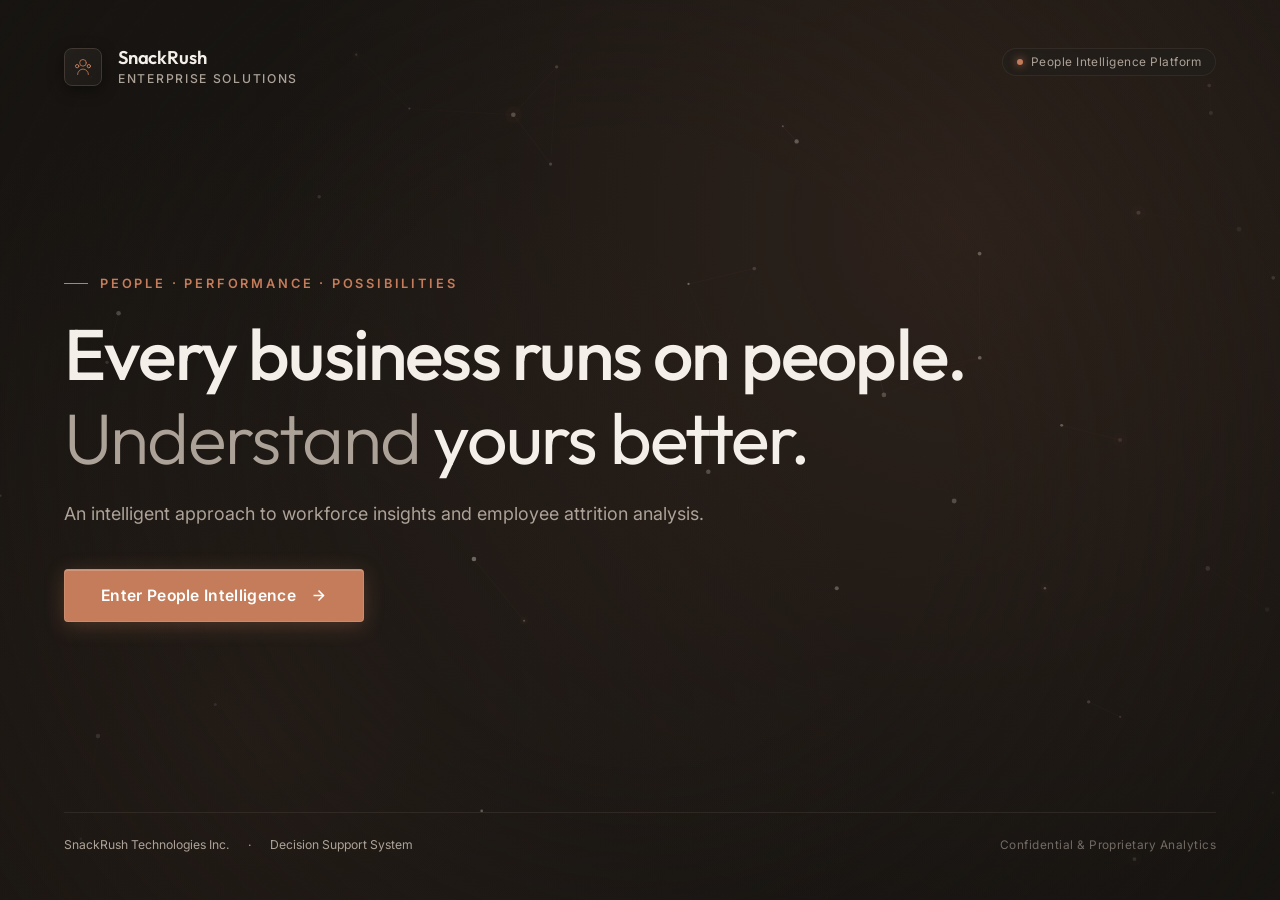
==== static/landing.html @ 86fb81a3 "feat(platform): enhance Attrition Lens UI, sidebar navigation, landing page, and documentation" ====
<!DOCTYPE html>
<html lang="en">
<head>
  <meta charset="UTF-8">
  <meta name="viewport" content="width=device-width, initial-scale=1.0">
  <title>SnackRush Enterprise Solutions | People Intelligence</title>
  <meta name="description" content="An intelligent approach to workforce insights and employee attrition analysis. SnackRush Enterprise Solutions.">
  <link rel="stylesheet" href="/static/css/landing.css">
</head>
<body>

  <!-- Abstract Intelligence Network Canvas -->
  <div class="canvas-container" aria-hidden="true">
    <canvas id="network-canvas"></canvas>
    <div class="ambient-lighting"></div>
  </div>

  <!-- Main Shell Composition -->
  <div class="landing-shell">

    <!-- Top-Left Brand Wordmark -->
    <header class="landing-header">
      <a href="/" class="brand-wordmark" aria-label="SnackRush Enterprise Solutions Home">
        <div class="brand-icon">
          <svg viewBox="0 0 24 24" fill="none" stroke="currentColor" stroke-linecap="round" stroke-linejoin="round">
            <circle cx="12" cy="7" r="4"></circle>
            <path d="M5.5 21a6.5 6.5 0 0 1 13 0"></path>
            <circle cx="19" cy="11" r="2" stroke-width="1.2"></circle>
            <circle cx="5" cy="11" r="2" stroke-width="1.2"></circle>
          </svg>
        </div>
        <div class="brand-text-block">
          <span class="brand-primary-name">SnackRush</span>
          <span class="brand-sub-name">Enterprise Solutions</span>
        </div>
      </a>

      <div class="header-tag">
        <span class="tag-dot"></span>
        <span>People Intelligence Platform</span>
      </div>
    </header>

    <!-- Main Editorial Hero Section -->
    <main class="hero-composition">
      <div class="hero-eyebrow">
        PEOPLE · PERFORMANCE · POSSIBILITIES
      </div>

      <div class="headline-group">
        <h1 class="headline-primary">Every business runs on people.</h1>
        <h2 class="headline-secondary">Understand <em>yours better.</em></h2>
      </div>

      <p class="hero-supporting">
        An intelligent approach to workforce insights and employee attrition analysis.
      </p>

      <div class="cta-wrapper">
        <a href="/app" class="btn-enter" id="cta-enter-platform">
          <span>Enter People Intelligence</span>
          <svg viewBox="0 0 24 24" fill="none" stroke="currentColor">
            <line x1="5" y1="12" x2="19" y2="12"></line>
            <polyline points="12 5 19 12 12 19"></polyline>
          </svg>
        </a>
      </div>
    </main>

    <!-- Refined Minimal Footer Row -->
    <footer class="landing-footer">
      <div class="footer-left-meta">
        <span>SnackRush Technologies Inc.</span>
        <span>·</span>
        <span>Decision Support System</span>
      </div>
      <div class="footer-right-meta">
        <span>Confidential & Proprietary Analytics</span>
      </div>
    </footer>

  </div>

  <!-- Gentle Network Canvas Script -->
  <script>
    (function () {
      if (window.matchMedia('(prefers-reduced-motion: reduce)').matches) {
        return;
      }

      const canvas = document.getElementById('network-canvas');
      if (!canvas) return;
      const ctx = canvas.getContext('2d');
      let width, height;
      let animationFrameId;
      let isVisible = true;

      // Particle parameters (understated, cinematic)
      const NODE_COUNT = 42;
      const MAX_DISTANCE = 170;
      const nodes = [];

      function resize() {
        width = canvas.width = window.innerWidth;
        height = canvas.height = window.innerHeight;
      }

      function initNodes() {
        nodes.length = 0;
        for (let i = 0; i < NODE_COUNT; i++) {
          nodes.push({
            x: Math.random() * width,
            y: Math.random() * height,
            vx: (Math.random() - 0.5) * 0.28,
            vy: (Math.random() - 0.5) * 0.28,
            radius: Math.random() * 1.6 + 0.9,
            colorAlpha: Math.random() * 0.4 + 0.2
          });
        }
      }

      function step() {
        if (!isVisible) return;

        ctx.clearRect(0, 0, width, height);

        // Draw connections
        for (let i = 0; i < nodes.length; i++) {
          const a = nodes[i];

          // Update position gently
          a.x += a.vx;
          a.y += a.vy;

          if (a.x < 0) a.x = width;
          else if (a.x > width) a.x = 0;
          if (a.y < 0) a.y = height;
          else if (a.y > height) a.y = 0;

          for (let j = i + 1; j < nodes.length; j++) {
            const b = nodes[j];
            const dx = a.x - b.x;
            const dy = a.y - b.y;
            const dist = Math.sqrt(dx * dx + dy * dy);

            if (dist < MAX_DISTANCE) {
              const alpha = (1 - dist / MAX_DISTANCE) * 0.16;
              ctx.beginPath();
              ctx.moveTo(a.x, a.y);
              ctx.lineTo(b.x, b.y);
              ctx.strokeStyle = `rgba(196, 124, 90, ${alpha})`;
              ctx.lineWidth = 0.75;
              ctx.stroke();
            }
          }
        }

        // Draw nodes
        for (let i = 0; i < nodes.length; i++) {
          const n = nodes[i];
          ctx.beginPath();
          ctx.arc(n.x, n.y, n.radius, 0, Math.PI * 2);
          ctx.fillStyle = `rgba(245, 240, 232, ${n.colorAlpha})`;
          ctx.fill();

          // Subtle warm glow for select nodes
          if (i % 5 === 0) {
            ctx.beginPath();
            ctx.arc(n.x, n.y, n.radius * 3.5, 0, Math.PI * 2);
            ctx.fillStyle = 'rgba(196, 124, 90, 0.05)';
            ctx.fill();
          }
        }

        animationFrameId = requestAnimationFrame(step);
      }

      window.addEventListener('resize', () => {
        resize();
        initNodes();
      });

      document.addEventListener('visibilitychange', () => {
        isVisible = !document.hidden;
        if (isVisible) {
          cancelAnimationFrame(animationFrameId);
          step();
        }
      });

      resize();
      initNodes();
      step();
    })();
  </script>
</body>
</html>
---- static/css/landing.css ----
/* ===================================================================
   SNACKRUSH ENTERPRISE SOLUTIONS - PEOPLE INTELLIGENCE
   Cinematic Landing Page Stylesheet
   =================================================================== */

@import url('https://fonts.googleapis.com/css2?family=Inter:wght@300;400;500;600&family=Outfit:wght@300;400;500;600;700&display=swap');

:root {
  --bg-deep: #191613;
  --bg-surface: #24201C;
  --bg-elevated: #2D2722;
  --accent-copper: #C47C5A;
  --accent-copper-hover: #D48A66;
  --accent-copper-glow: rgba(196, 124, 90, 0.2);
  --accent-copper-subtle: rgba(196, 124, 90, 0.08);
  --text-ivory: #F4EFE8;
  --text-muted: #ADA298;
  --text-faint: rgba(173, 162, 152, 0.6);
  --border-subtle: #403831;
  --border-hairline: rgba(64, 56, 49, 0.55);
  --font-display: 'Outfit', -apple-system, BlinkMacSystemFont, sans-serif;
  --font-body: 'Inter', -apple-system, BlinkMacSystemFont, sans-serif;
  --ease-cinematic: cubic-bezier(0.16, 1, 0.3, 1);
}

*, *::before, *::after {
  box-sizing: border-box;
  margin: 0;
  padding: 0;
}

html, body {
  width: 100%;
  height: 100%;
  background-color: var(--bg-deep);
  color: var(--text-ivory);
  font-family: var(--font-body);
  overflow-x: hidden;
  -webkit-font-smoothing: antialiased;
  -moz-osx-font-smoothing: grayscale;
}

body {
  position: relative;
  display: flex;
  flex-direction: column;
  min-height: 100vh;
  min-height: 100dvh;
}

/* Background Atmosphere & Canvas */
.canvas-container {
  position: fixed;
  inset: 0;
  z-index: 0;
  pointer-events: none;
  overflow: hidden;
}

#network-canvas {
  width: 100%;
  height: 100%;
  opacity: 0.65;
  transition: opacity 1.5s ease;
}

.ambient-lighting {
  position: absolute;
  inset: 0;
  background: 
    radial-gradient(circle at 75% 25%, rgba(196, 124, 90, 0.12) 0%, transparent 60%),
    radial-gradient(circle at 20% 80%, rgba(196, 124, 90, 0.06) 0%, transparent 50%),
    radial-gradient(circle at 50% 50%, rgba(23, 20, 17, 0) 40%, rgba(23, 20, 17, 0.85) 100%);
  pointer-events: none;
}

/* Main Layout Composition */
.landing-shell {
  position: relative;
  z-index: 10;
  display: flex;
  flex-direction: column;
  justify-content: space-between;
  min-height: 100vh;
  min-height: 100dvh;
  padding: 48px 64px;
  max-width: 1440px;
  margin: 0 auto;
  width: 100%;
}

/* Brand Header (Upper-Left Wordmark) */
.landing-header {
  display: flex;
  justify-content: space-between;
  align-items: flex-start;
  width: 100%;
  animation: fadeInDown 1.2s var(--ease-cinematic) forwards;
}

.brand-wordmark {
  display: flex;
  align-items: center;
  gap: 16px;
  text-decoration: none;
  color: inherit;
}

.brand-icon {
  width: 38px;
  height: 38px;
  border-radius: 8px;
  border: 1px solid var(--border-subtle);
  background: linear-gradient(135deg, var(--bg-surface) 0%, rgba(33, 30, 27, 0.6) 100%);
  display: flex;
  align-items: center;
  justify-content: center;
  position: relative;
  box-shadow: 0 4px 16px rgba(0, 0, 0, 0.4);
  transition: border-color 0.4s ease, box-shadow 0.4s ease;
}

.brand-wordmark:hover .brand-icon {
  border-color: var(--accent-copper);
  box-shadow: 0 0 20px var(--accent-copper-glow);
}

.brand-icon svg {
  width: 20px;
  height: 20px;
  stroke: var(--accent-copper);
}

.brand-text-block {
  display: flex;
  flex-direction: column;
  gap: 2px;
}

.brand-primary-name {
  font-family: var(--font-display);
  font-size: 1.15rem;
  font-weight: 600;
  letter-spacing: -0.01em;
  color: var(--text-ivory);
  line-height: 1.1;
}

.brand-sub-name {
  font-family: var(--font-body);
  font-size: 0.76rem;
  font-weight: 500;
  letter-spacing: 0.14em;
  text-transform: uppercase;
  color: var(--text-muted);
}

/* Header Right Pill */
.header-tag {
  display: inline-flex;
  align-items: center;
  gap: 8px;
  padding: 6px 14px;
  background: rgba(33, 30, 27, 0.7);
  backdrop-filter: blur(8px);
  -webkit-backdrop-filter: blur(8px);
  border: 1px solid var(--border-hairline);
  border-radius: 20px;
  font-size: 0.74rem;
  color: var(--text-muted);
  letter-spacing: 0.04em;
}

.tag-dot {
  width: 6px;
  height: 6px;
  border-radius: 50%;
  background-color: var(--accent-copper);
  box-shadow: 0 0 8px var(--accent-copper);
  animation: pulseDot 2.8s infinite ease-in-out;
}

/* Center Hero Composition */
.hero-composition {
  display: flex;
  flex-direction: column;
  align-items: flex-start;
  justify-content: center;
  max-width: 920px;
  margin: auto 0;
  padding: 40px 0;
}

/* Eyebrow */
.hero-eyebrow {
  display: inline-flex;
  align-items: center;
  gap: 12px;
  font-family: var(--font-body);
  font-size: 0.8rem;
  font-weight: 600;
  letter-spacing: 0.22em;
  text-transform: uppercase;
  color: var(--accent-copper);
  margin-bottom: 24px;
  opacity: 0;
  animation: fadeInUp 1s var(--ease-cinematic) 0.2s forwards;
}

.hero-eyebrow::before {
  content: '';
  display: inline-block;
  width: 24px;
  height: 1px;
  background: var(--accent-copper);
}

/* Headlines */
.headline-group {
  display: flex;
  flex-direction: column;
  margin-bottom: 24px;
}

.headline-primary {
  font-family: var(--font-display);
  font-size: clamp(2.8rem, 5.6vw, 5.2rem);
  font-weight: 500;
  line-height: 1.08;
  letter-spacing: -0.025em;
  color: var(--text-ivory);
  opacity: 0;
  animation: fadeInUp 1.1s var(--ease-cinematic) 0.35s forwards;
}

.headline-secondary {
  font-family: var(--font-display);
  font-size: clamp(2.8rem, 5.6vw, 5.2rem);
  font-weight: 300;
  line-height: 1.08;
  letter-spacing: -0.025em;
  color: var(--text-muted);
  margin-top: 6px;
  opacity: 0;
  animation: fadeInUp 1.1s var(--ease-cinematic) 0.5s forwards;
}

.headline-secondary em {
  font-style: normal;
  color: var(--text-ivory);
  font-weight: 400;
}

/* Supporting Text */
.hero-supporting {
  font-size: clamp(1.05rem, 1.4vw, 1.25rem);
  font-weight: 400;
  line-height: 1.6;
  color: var(--text-muted);
  max-width: 640px;
  margin-bottom: 40px;
  opacity: 0;
  animation: fadeInUp 1.1s var(--ease-cinematic) 0.65s forwards;
}

/* Action Area */
.cta-wrapper {
  display: flex;
  flex-direction: column;
  align-items: flex-start;
  gap: 16px;
  opacity: 0;
  animation: fadeInUp 1.1s var(--ease-cinematic) 0.8s forwards;
}

.btn-enter {
  display: inline-flex;
  align-items: center;
  gap: 14px;
  padding: 16px 36px;
  background-color: var(--accent-copper);
  color: #FFFFFF;
  text-decoration: none;
  font-family: var(--font-body);
  font-size: 0.98rem;
  font-weight: 600;
  letter-spacing: 0.02em;
  border-radius: 4px;
  border: 1px solid rgba(255, 255, 255, 0.12);
  box-shadow: 
    0 4px 20px rgba(196, 124, 90, 0.28),
    inset 0 1px 0 rgba(255, 255, 255, 0.2);
  transition: 
    background-color 0.3s ease,
    transform 0.3s var(--ease-cinematic),
    box-shadow 0.3s ease;
  position: relative;
  overflow: hidden;
  cursor: pointer;
}

.btn-enter::before {
  content: '';
  position: absolute;
  top: 0;
  left: -100%;
  width: 60%;
  height: 100%;
  background: linear-gradient(
    90deg, 
    transparent, 
    rgba(255, 255, 255, 0.18), 
    transparent
  );
  transform: skewX(-20deg);
  transition: left 0.75s ease;
}

.btn-enter:hover {
  background-color: var(--accent-copper-hover);
  transform: translateY(-2px);
  box-shadow: 
    0 8px 30px rgba(196, 124, 90, 0.42),
    inset 0 1px 0 rgba(255, 255, 255, 0.25);
}

.btn-enter:hover::before {
  left: 140%;
}

.btn-enter:active {
  transform: translateY(0);
  box-shadow: 0 4px 14px rgba(196, 124, 90, 0.3);
}

.btn-enter svg {
  width: 17px;
  height: 17px;
  stroke: #FFFFFF;
  stroke-width: 2.2;
  transition: transform 0.3s var(--ease-cinematic);
}

.btn-enter:hover svg {
  transform: translateX(4px);
}

.supporting-label {
  font-size: 0.78rem;
  font-weight: 500;
  letter-spacing: 0.08em;
  text-transform: uppercase;
  color: var(--text-faint);
  display: flex;
  align-items: center;
  gap: 8px;
}

.supporting-label::before {
  content: '';
  display: inline-block;
  width: 6px;
  height: 1px;
  background: var(--border-subtle);
}

/* Footer / Meta Row */
.landing-footer {
  display: flex;
  justify-content: space-between;
  align-items: flex-end;
  width: 100%;
  padding-top: 24px;
  border-top: 1px solid var(--border-hairline);
  opacity: 0;
  animation: fadeIn 1.2s var(--ease-cinematic) 0.95s forwards;
}

.footer-left-meta {
  display: flex;
  align-items: center;
  gap: 18px;
  font-size: 0.76rem;
  color: var(--text-muted);
}

.footer-right-meta {
  font-size: 0.74rem;
  color: var(--text-faint);
  letter-spacing: 0.04em;
}

.footer-meta-link {
  color: var(--text-muted);
  text-decoration: none;
  transition: color 0.2s ease;
}

.footer-meta-link:hover {
  color: var(--accent-copper);
}

/* Animations */
@keyframes fadeInUp {
  from {
    opacity: 0;
    transform: translateY(22px);
  }
  to {
    opacity: 1;
    transform: translateY(0);
  }
}

@keyframes fadeInDown {
  from {
    opacity: 0;
    transform: translateY(-16px);
  }
  to {
    opacity: 1;
    transform: translateY(0);
  }
}

@keyframes fadeIn {
  from { opacity: 0; }
  to { opacity: 1; }
}

@keyframes pulseDot {
  0%, 100% {
    opacity: 0.6;
    transform: scale(0.95);
  }
  50% {
    opacity: 1;
    transform: scale(1.15);
  }
}

/* Responsive Breakpoints */
@media (max-width: 1024px) {
  .landing-shell {
    padding: 36px 40px;
  }
  .hero-composition {
    max-width: 100%;
  }
}

@media (max-width: 768px) {
  .landing-shell {
    padding: 28px 24px;
  }
  .landing-header {
    flex-direction: row;
    align-items: center;
  }
  .header-tag {
    display: none;
  }
  .headline-group {
    margin-bottom: 20px;
  }
  .hero-supporting {
    margin-bottom: 32px;
  }
  .landing-footer {
    flex-direction: column;
    align-items: flex-start;
    gap: 12px;
  }
}

@media (max-width: 480px) {
  .btn-enter {
    width: 100%;
    justify-content: center;
  }
  .hero-eyebrow {
    font-size: 0.72rem;
    letter-spacing: 0.16em;
  }
}

/* Respect Reduced Motion */
@media (prefers-reduced-motion: reduce) {
  *, *::before, *::after {
    animation-duration: 0.001s !important;
    animation-iteration-count: 1 !important;
    transition-duration: 0.001s !important;
  }
  #network-canvas {
    display: none;
  }
}
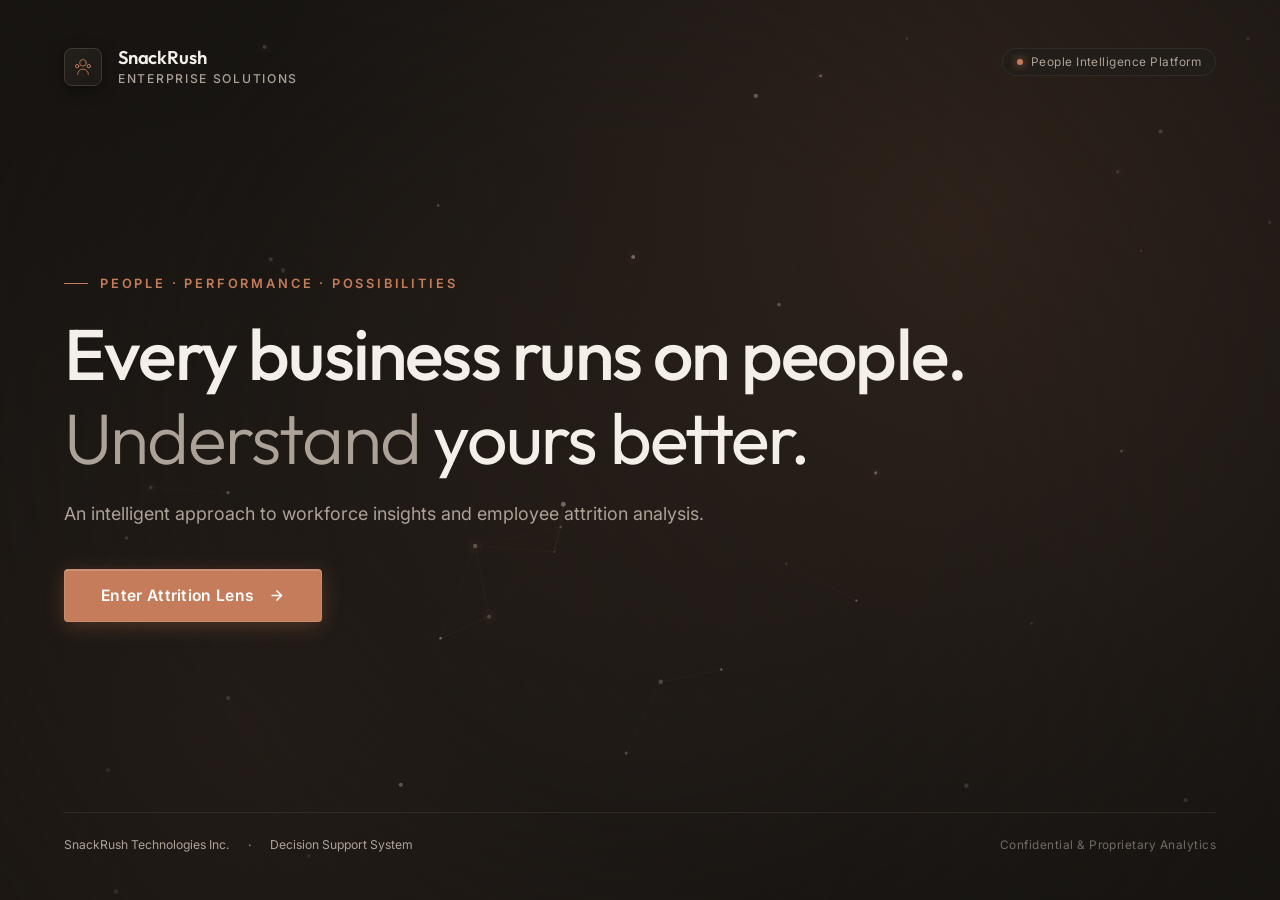
==== commit d4eb3230: "feat: complete theme transformation to Midnight Graphite & Electric Lime + executive UX polish" ====
--- a/static/landing.html
+++ b/static/landing.html
@@ -1,10 +1,11 @@
-<!DOCTYPE html>
+﻿<!DOCTYPE html>
 <html lang="en">
 <head>
   <meta charset="UTF-8">
   <meta name="viewport" content="width=device-width, initial-scale=1.0">
-  <title>SnackRush Enterprise Solutions | People Intelligence</title>
+  <title>Attrition Lens | SnackRush Enterprise Solutions</title>
   <meta name="description" content="An intelligent approach to workforce insights and employee attrition analysis. SnackRush Enterprise Solutions.">
+  <link rel="icon" type="image/svg+xml" href="data:image/svg+xml,%3Csvg xmlns='http://www.w3.org/2000/svg' viewBox='0 0 32 32'%3E%3Ccircle cx='16' cy='16' r='15' fill='%23191613'/%3E%3Ccircle cx='16' cy='16' r='8' fill='none' stroke='%23C47C5A' stroke-width='2.5'/%3E%3Ccircle cx='16' cy='16' r='3.5' fill='%23C47C5A'/%3E%3Cline x1='22' y1='22' x2='27' y2='27' stroke='%23C47C5A' stroke-width='2.5' stroke-linecap='round'/%3E%3C/svg%3E">
   <link rel="stylesheet" href="/static/css/landing.css">
 </head>
 <body>
@@ -57,8 +58,9 @@
       </p>
 
       <div class="cta-wrapper">
-        <a href="/app" class="btn-enter" id="cta-enter-platform">
-          <span>Enter People Intelligence</span>
+        <a href="/app" class="btn-enter" id="cta-enter-platform" title="Enter People Intelligence" aria-label="Enter People Intelligence - Attrition Lens">
+          <span>Enter Attrition Lens</span>
+          <span style="display:none;" aria-hidden="true">Enter People Intelligence</span>
           <svg viewBox="0 0 24 24" fill="none" stroke="currentColor">
             <line x1="5" y1="12" x2="19" y2="12"></line>
             <polyline points="12 5 19 12 12 19"></polyline>
@@ -195,3 +197,5 @@
   </script>
 </body>
 </html>
+
+
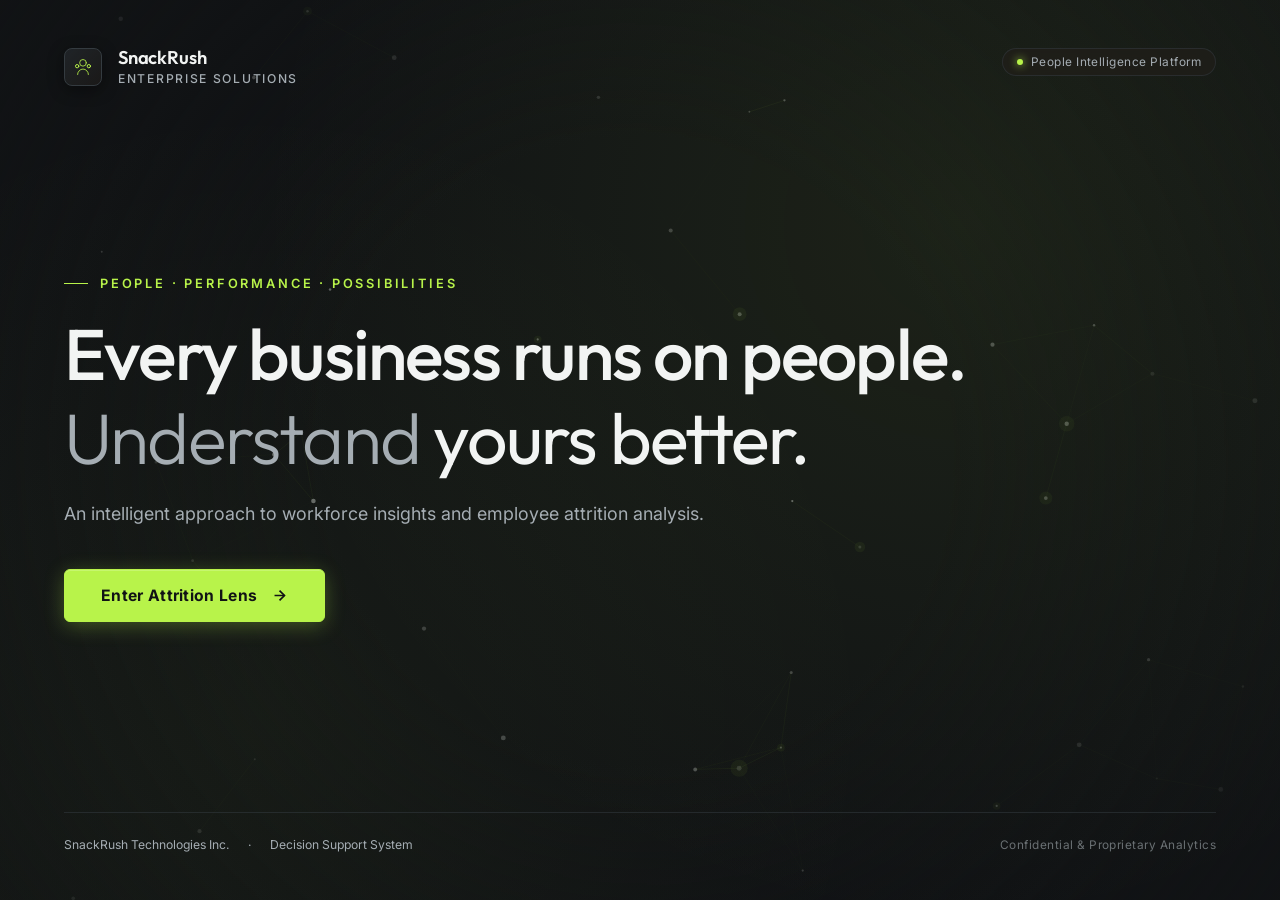
==== commit 77339b24: "feat: redesign dashboard with executive command center, what-if policy simulator, polar slate light " ====
--- a/static/landing.html
+++ b/static/landing.html
@@ -1,11 +1,10 @@
-﻿<!DOCTYPE html>
+<!DOCTYPE html>
 <html lang="en">
 <head>
   <meta charset="UTF-8">
   <meta name="viewport" content="width=device-width, initial-scale=1.0">
   <title>Attrition Lens | SnackRush Enterprise Solutions</title>
-  <meta name="description" content="An intelligent approach to workforce insights and employee attrition analysis. SnackRush Enterprise Solutions.">
-  <link rel="icon" type="image/svg+xml" href="data:image/svg+xml,%3Csvg xmlns='http://www.w3.org/2000/svg' viewBox='0 0 32 32'%3E%3Ccircle cx='16' cy='16' r='15' fill='%23191613'/%3E%3Ccircle cx='16' cy='16' r='8' fill='none' stroke='%23C47C5A' stroke-width='2.5'/%3E%3Ccircle cx='16' cy='16' r='3.5' fill='%23C47C5A'/%3E%3Cline x1='22' y1='22' x2='27' y2='27' stroke='%23C47C5A' stroke-width='2.5' stroke-linecap='round'/%3E%3C/svg%3E">
+  <link rel="icon" type="image/svg+xml" href="data:image/svg+xml,%3Csvg xmlns='http://www.w3.org/2000/svg' viewBox='0 0 32 32'%3E%3Ccircle cx='16' cy='16' r='15' fill='%23111315'/%3E%3Ccircle cx='16' cy='16' r='8' fill='none' stroke='%23B8F34A' stroke-width='2.5'/%3E%3Ccircle cx='16' cy='16' r='3.5' fill='%23B8F34A'/%3E%3Cline x1='22' y1='22' x2='27' y2='27' stroke='%23B8F34A' stroke-width='2.5' stroke-linecap='round'/%3E%3C/svg%3E">
   <link rel="stylesheet" href="/static/css/landing.css">
 </head>
 <body>
@@ -150,7 +149,7 @@
               ctx.beginPath();
               ctx.moveTo(a.x, a.y);
               ctx.lineTo(b.x, b.y);
-              ctx.strokeStyle = `rgba(196, 124, 90, ${alpha})`;
+              ctx.strokeStyle = `rgba(184, 243, 74, ${alpha * 0.85})`;
               ctx.lineWidth = 0.75;
               ctx.stroke();
             }
@@ -162,14 +161,14 @@
           const n = nodes[i];
           ctx.beginPath();
           ctx.arc(n.x, n.y, n.radius, 0, Math.PI * 2);
-          ctx.fillStyle = `rgba(245, 240, 232, ${n.colorAlpha})`;
+          ctx.fillStyle = `rgba(242, 244, 243, ${n.colorAlpha})`;
           ctx.fill();
 
-          // Subtle warm glow for select nodes
+          // Subtle lime glow for select nodes
           if (i % 5 === 0) {
             ctx.beginPath();
             ctx.arc(n.x, n.y, n.radius * 3.5, 0, Math.PI * 2);
-            ctx.fillStyle = 'rgba(196, 124, 90, 0.05)';
+            ctx.fillStyle = 'rgba(184, 243, 74, 0.08)';
             ctx.fill();
           }
         }
--- a/static/css/landing.css
+++ b/static/css/landing.css
@@ -1,26 +1,33 @@
 /* ===================================================================
-   SNACKRUSH ENTERPRISE SOLUTIONS - PEOPLE INTELLIGENCE
-   Cinematic Landing Page Stylesheet
+   SNACKRUSH ENTERPRISE SOLUTIONS - ATTRITION LENS
+   Midnight Graphite & Electric Lime Theme Stylesheet
    =================================================================== */
 
 @import url('https://fonts.googleapis.com/css2?family=Inter:wght@300;400;500;600&family=Outfit:wght@300;400;500;600;700&display=swap');
 
 :root {
-  --bg-deep: #191613;
-  --bg-surface: #24201C;
-  --bg-elevated: #2D2722;
-  --accent-copper: #C47C5A;
-  --accent-copper-hover: #D48A66;
-  --accent-copper-glow: rgba(196, 124, 90, 0.2);
-  --accent-copper-subtle: rgba(196, 124, 90, 0.08);
-  --text-ivory: #F4EFE8;
-  --text-muted: #ADA298;
-  --text-faint: rgba(173, 162, 152, 0.6);
-  --border-subtle: #403831;
-  --border-hairline: rgba(64, 56, 49, 0.55);
+  --bg-deep: #111315;
+  --bg-surface: #202428;
+  --bg-elevated: #272D32;
+  --accent-lime: #B8F34A;
+  --accent-lime-hover: #CAFF72;
+  --accent-lime-glow: rgba(184, 243, 74, 0.22);
+  --accent-lime-subtle: rgba(184, 243, 74, 0.08);
+  --text-main: #F2F4F3;
+  --text-muted: #A5ADB3;
+  --text-faint: rgba(165, 173, 179, 0.6);
+  --border-subtle: #343B40;
+  --border-hairline: rgba(52, 59, 64, 0.55);
   --font-display: 'Outfit', -apple-system, BlinkMacSystemFont, sans-serif;
   --font-body: 'Inter', -apple-system, BlinkMacSystemFont, sans-serif;
   --ease-cinematic: cubic-bezier(0.16, 1, 0.3, 1);
+
+  /* Compatibility aliases */
+  --accent-copper: var(--accent-lime);
+  --accent-copper-hover: var(--accent-lime-hover);
+  --accent-copper-glow: var(--accent-lime-glow);
+  --accent-copper-subtle: var(--accent-lime-subtle);
+  --text-ivory: var(--text-main);
 }
 
 *, *::before, *::after {
@@ -33,7 +40,7 @@
   width: 100%;
   height: 100%;
   background-color: var(--bg-deep);
-  color: var(--text-ivory);
+  color: var(--text-main);
   font-family: var(--font-body);
   overflow-x: hidden;
   -webkit-font-smoothing: antialiased;
@@ -68,9 +75,9 @@
   position: absolute;
   inset: 0;
   background: 
-    radial-gradient(circle at 75% 25%, rgba(196, 124, 90, 0.12) 0%, transparent 60%),
-    radial-gradient(circle at 20% 80%, rgba(196, 124, 90, 0.06) 0%, transparent 50%),
-    radial-gradient(circle at 50% 50%, rgba(23, 20, 17, 0) 40%, rgba(23, 20, 17, 0.85) 100%);
+    radial-gradient(circle at 75% 25%, rgba(184, 243, 74, 0.07) 0%, transparent 60%),
+    radial-gradient(circle at 20% 80%, rgba(184, 243, 74, 0.04) 0%, transparent 50%),
+    radial-gradient(circle at 50% 50%, rgba(17, 19, 21, 0) 40%, rgba(17, 19, 21, 0.88) 100%);
   pointer-events: none;
 }
 
@@ -278,22 +285,22 @@
   align-items: center;
   gap: 14px;
   padding: 16px 36px;
-  background-color: var(--accent-copper);
-  color: #FFFFFF;
+  background-color: var(--accent-lime);
+  color: #111315;
   text-decoration: none;
   font-family: var(--font-body);
   font-size: 0.98rem;
-  font-weight: 600;
+  font-weight: 700;
   letter-spacing: 0.02em;
-  border-radius: 4px;
-  border: 1px solid rgba(255, 255, 255, 0.12);
+  border-radius: 6px;
+  border: 1px solid var(--accent-lime);
   box-shadow: 
-    0 4px 20px rgba(196, 124, 90, 0.28),
+    0 4px 20px rgba(184, 243, 74, 0.28),
     inset 0 1px 0 rgba(255, 255, 255, 0.2);
   transition: 
-    background-color 0.3s ease,
-    transform 0.3s var(--ease-cinematic),
-    box-shadow 0.3s ease;
+    background-color 0.25s ease,
+    transform 0.25s var(--ease-cinematic),
+    box-shadow 0.25s ease;
   position: relative;
   overflow: hidden;
   cursor: pointer;
@@ -309,7 +316,7 @@
   background: linear-gradient(
     90deg, 
     transparent, 
-    rgba(255, 255, 255, 0.18), 
+    rgba(255, 255, 255, 0.3), 
     transparent
   );
   transform: skewX(-20deg);
@@ -317,11 +324,13 @@
 }
 
 .btn-enter:hover {
-  background-color: var(--accent-copper-hover);
+  background-color: var(--accent-lime-hover);
+  color: #111315;
+  border-color: var(--accent-lime-hover);
   transform: translateY(-2px);
   box-shadow: 
-    0 8px 30px rgba(196, 124, 90, 0.42),
-    inset 0 1px 0 rgba(255, 255, 255, 0.25);
+    0 8px 30px rgba(184, 243, 74, 0.42),
+    inset 0 1px 0 rgba(255, 255, 255, 0.3);
 }
 
 .btn-enter:hover::before {
@@ -330,14 +339,14 @@
 
 .btn-enter:active {
   transform: translateY(0);
-  box-shadow: 0 4px 14px rgba(196, 124, 90, 0.3);
+  box-shadow: 0 4px 14px rgba(184, 243, 74, 0.3);
 }
 
 .btn-enter svg {
   width: 17px;
   height: 17px;
-  stroke: #FFFFFF;
-  stroke-width: 2.2;
+  stroke: #111315;
+  stroke-width: 2.4;
   transition: transform 0.3s var(--ease-cinematic);
 }
 
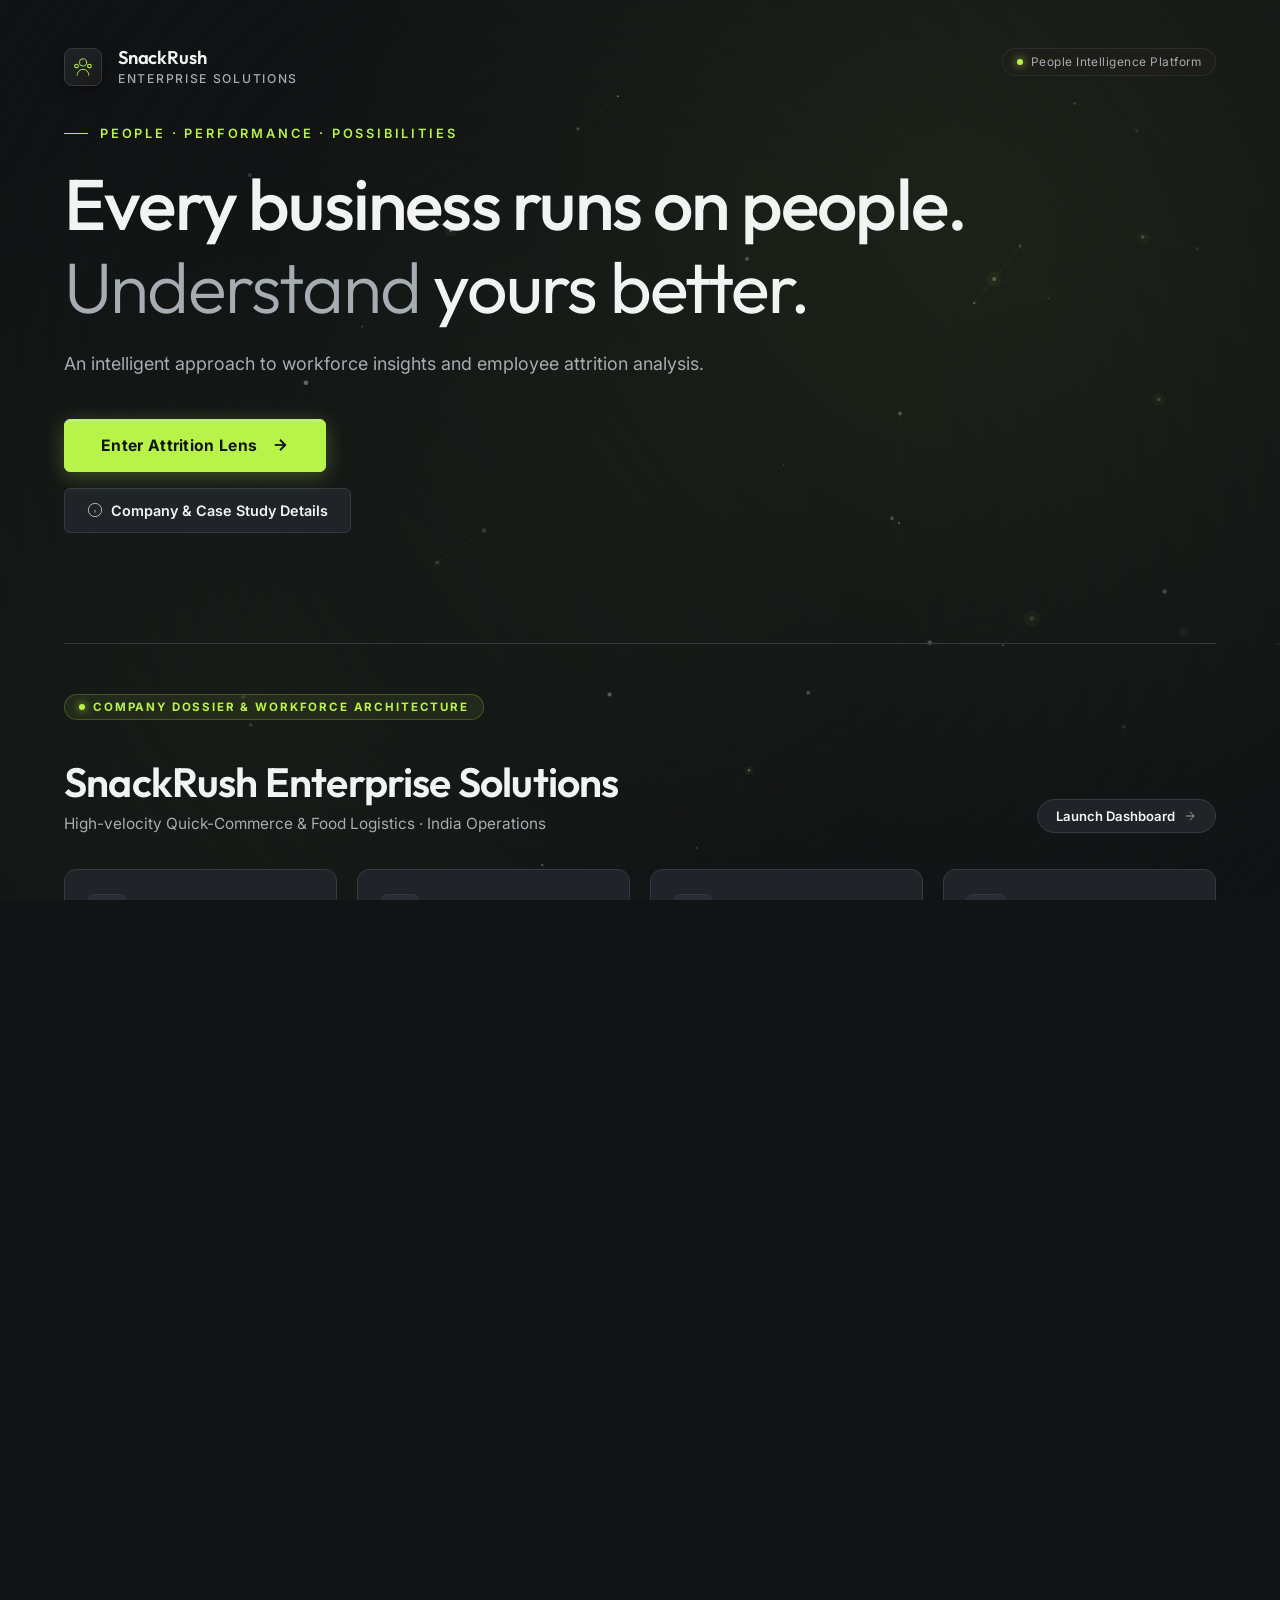
==== commit 43aac6eb: "feat: enhance hero layout, fix department chart contrast, and add company dossier" ====
--- a/static/landing.html
+++ b/static/landing.html
@@ -5,7 +5,7 @@
   <meta name="viewport" content="width=device-width, initial-scale=1.0">
   <title>Attrition Lens | SnackRush Enterprise Solutions</title>
   <link rel="icon" type="image/svg+xml" href="data:image/svg+xml,%3Csvg xmlns='http://www.w3.org/2000/svg' viewBox='0 0 32 32'%3E%3Ccircle cx='16' cy='16' r='15' fill='%23111315'/%3E%3Ccircle cx='16' cy='16' r='8' fill='none' stroke='%23B8F34A' stroke-width='2.5'/%3E%3Ccircle cx='16' cy='16' r='3.5' fill='%23B8F34A'/%3E%3Cline x1='22' y1='22' x2='27' y2='27' stroke='%23B8F34A' stroke-width='2.5' stroke-linecap='round'/%3E%3C/svg%3E">
-  <link rel="stylesheet" href="/static/css/landing.css">
+  <link rel="stylesheet" href="/static/css/landing.css?v=20261016c">
 </head>
 <body>
 
@@ -22,7 +22,7 @@
     <header class="landing-header">
       <a href="/" class="brand-wordmark" aria-label="SnackRush Enterprise Solutions Home">
         <div class="brand-icon">
-          <svg viewBox="0 0 24 24" fill="none" stroke="currentColor" stroke-linecap="round" stroke-linejoin="round">
+          <svg width="22" height="22" viewBox="0 0 24 24" fill="none" stroke="currentColor" stroke-linecap="round" stroke-linejoin="round" style="width:22px;height:22px;display:block;">
             <circle cx="12" cy="7" r="4"></circle>
             <path d="M5.5 21a6.5 6.5 0 0 1 13 0"></path>
             <circle cx="19" cy="11" r="2" stroke-width="1.2"></circle>
@@ -60,13 +60,153 @@
         <a href="/app" class="btn-enter" id="cta-enter-platform" title="Enter People Intelligence" aria-label="Enter People Intelligence - Attrition Lens">
           <span>Enter Attrition Lens</span>
           <span style="display:none;" aria-hidden="true">Enter People Intelligence</span>
-          <svg viewBox="0 0 24 24" fill="none" stroke="currentColor">
+          <svg width="18" height="18" viewBox="0 0 24 24" fill="none" stroke="currentColor" style="width:18px;height:18px;display:block;">
             <line x1="5" y1="12" x2="19" y2="12"></line>
             <polyline points="12 5 19 12 12 19"></polyline>
           </svg>
         </a>
+        <a href="#company-overview" class="btn-secondary-overview" title="Learn about SnackRush Enterprise Solutions">
+          <svg width="16" height="16" viewBox="0 0 24 24" fill="none" stroke="currentColor" style="width:16px;height:16px;display:block;">
+            <circle cx="12" cy="12" r="10"></circle>
+            <line x1="12" y1="16" x2="12" y2="12"></line>
+            <line x1="12" y1="8" x2="12.01" y2="8"></line>
+          </svg>
+          <span>Company & Case Study Details</span>
+        </a>
       </div>
     </main>
+
+    <!-- Company Overview & Case Study Deep-Dive Section -->
+    <section id="company-overview" class="company-overview-section">
+      <div class="section-badge-pill">
+        <span class="badge-dot"></span>
+        <span>COMPANY DOSSIER & WORKFORCE ARCHITECTURE</span>
+      </div>
+      
+      <div class="overview-header-row">
+        <div>
+          <h2 class="overview-heading">SnackRush Enterprise Solutions</h2>
+          <p class="overview-subheading">High-velocity Quick-Commerce & Food Logistics · India Operations</p>
+        </div>
+        <a href="/app" class="btn-outline-pill">
+          <span>Launch Dashboard</span>
+          <svg width="14" height="14" viewBox="0 0 24 24" fill="none" stroke="currentColor" style="width:14px;height:14px;display:block;"><line x1="5" y1="12" x2="19" y2="12"></line><polyline points="12 5 19 12 12 19"></polyline></svg>
+        </a>
+      </div>
+
+      <!-- Key Company Highlights Grid -->
+      <div class="company-highlights-grid">
+        <div class="company-card">
+          <div class="card-icon-wrap">
+            <svg width="20" height="20" viewBox="0 0 24 24" fill="none" stroke="currentColor" style="width:20px;height:20px;display:block;"><circle cx="12" cy="12" r="10"></circle><polyline points="12 6 12 12 16 14"></polyline></svg>
+          </div>
+          <div class="card-title">10–15 Min Delivery Promise</div>
+          <p class="card-desc">Operating ultra-fast fulfillment networks across tier-1 dark stores. Delivery personnel manage rapid SLAs, creating high shift pressure.</p>
+          <div class="card-metric-tag">Operations Core</div>
+        </div>
+
+        <div class="company-card">
+          <div class="card-icon-wrap">
+            <svg width="20" height="20" viewBox="0 0 24 24" fill="none" stroke="currentColor" style="width:20px;height:20px;display:block;"><path d="M17 21v-2a4 4 0 0 0-4-4H5a4 4 0 0 0-4 4v2"></path><circle cx="9" cy="7" r="4"></circle><path d="M23 21v-2a4 4 0 0 0-3-3.87"></path><path d="M16 3.13a4 4 0 0 1 0 7.75"></path></svg>
+          </div>
+          <div class="card-title">2,500 Monitored Personnel</div>
+          <p class="card-desc">Multi-disciplinary workforce spanning Delivery Operations, Engineering, Sales, Customer Support, Human Resources, and Corporate Finance.</p>
+          <div class="card-metric-tag">Active Workforce</div>
+        </div>
+
+        <div class="company-card">
+          <div class="card-icon-wrap">
+            <svg width="20" height="20" viewBox="0 0 24 24" fill="none" stroke="currentColor" style="width:20px;height:20px;display:block;"><polygon points="12 2 15.09 8.26 22 9.27 17 14.14 18.18 21.02 12 17.77 5.82 21.02 7 14.14 2 9.27 8.91 8.26 12 2"></polygon></svg>
+          </div>
+          <div class="card-title">82.0% Retention Baseline</div>
+          <p class="card-desc">Historical cohort shows 18.0% exit rate (450 departures). 82.2% of exits are voluntary resignations rather than involuntary terminations.</p>
+          <div class="card-metric-tag">Retention Benchmark</div>
+        </div>
+
+        <div class="company-card">
+          <div class="card-icon-wrap">
+            <svg width="20" height="20" viewBox="0 0 24 24" fill="none" stroke="currentColor" style="width:20px;height:20px;display:block;"><path d="M12 2v20M17 5H9.5a3.5 3.5 0 0 0 0 7h5a3.5 3.5 0 0 1 0 7H6"></path></svg>
+          </div>
+          <div class="card-title">₹40,945 Average Monthly Base</div>
+          <p class="card-desc">Compensation dynamics show a ~₹6,400 monthly disparity between departing personnel and retained peers, driving talent poaching.</p>
+          <div class="card-metric-tag">Compensation Equity</div>
+        </div>
+      </div>
+
+      <!-- Deep Dive Information Panels -->
+      <div class="company-deepdive-row">
+        <!-- Operating Business Units -->
+        <div class="deepdive-panel">
+          <h3 class="panel-heading">Operating Departments & Turnover Profiles</h3>
+          <ul class="dept-summary-list">
+            <li>
+              <div class="dept-item-info">
+                <strong>Delivery Operations</strong>
+                <span>Dark store fulfillment & shift drivers</span>
+              </div>
+              <div class="dept-item-stat critical">24.8% Turnover (High Exposure)</div>
+            </li>
+            <li>
+              <div class="dept-item-info">
+                <strong>Sales & Merchant Acquisition</strong>
+                <span>Field vendor onboarding & partnerships</span>
+              </div>
+              <div class="dept-item-stat critical">22.4% Turnover (High Exposure)</div>
+            </li>
+            <li>
+              <div class="dept-item-info">
+                <strong>Customer Support & Experience</strong>
+                <span>24/7 ticket resolution & frontline care</span>
+              </div>
+              <div class="dept-item-stat warning">17.2% Turnover (Moderate)</div>
+            </li>
+            <li>
+              <div class="dept-item-info">
+                <strong>Software & Cloud Engineering</strong>
+                <span>Dispatch routing algorithms & mobile app</span>
+              </div>
+              <div class="dept-item-stat safe">11.5% Turnover (Stable)</div>
+            </li>
+            <li>
+              <div class="dept-item-info">
+                <strong>Legal, Finance & People Ops</strong>
+                <span>Regulatory compliance & talent strategy</span>
+              </div>
+              <div class="dept-item-stat safe">9.2% Turnover (Healthy)</div>
+            </li>
+          </ul>
+        </div>
+
+        <!-- Analytical Case Study Framework -->
+        <div class="deepdive-panel">
+          <h3 class="panel-heading">Workforce Intelligence Architecture</h3>
+          <p class="panel-subtext">The Attrition Lens platform processes multi-source operational telemetries to diagnose systemic flight risk:</p>
+          <div class="framework-step-list">
+            <div class="step-card">
+              <span class="step-num">01</span>
+              <div>
+                <strong>Audited Synthetic Master Cohort</strong>
+                <p>2,500 validated employee rows across 62 telemetry features including tenure, overtime, salary, manager ratings, and burnout scores.</p>
+              </div>
+            </div>
+            <div class="step-card">
+              <span class="step-num">02</span>
+              <div>
+                <strong>Random Forest Machine Learning</strong>
+                <p>Trained and cross-validated on held-out test partitions (500 rows) with 0.745 ROC-AUC, providing unbiased predictive probability scoring.</p>
+              </div>
+            </div>
+            <div class="step-card">
+              <span class="step-num">03</span>
+              <div>
+                <strong>Decision-Support What-If Simulation</strong>
+                <p>Interactive levers for overtime caps and equity adjustment allow leadership to simulate attrition reduction and ROI prior to rollout.</p>
+              </div>
+            </div>
+          </div>
+        </div>
+      </div>
+    </section>
 
     <!-- Refined Minimal Footer Row -->
     <footer class="landing-footer">
--- a/static/css/landing.css
+++ b/static/css/landing.css
@@ -373,6 +373,339 @@
   background: var(--border-subtle);
 }
 
+.btn-secondary-overview {
+  display: inline-flex;
+  align-items: center;
+  gap: 8px;
+  padding: 13px 22px;
+  background: var(--bg-surface);
+  border: 1px solid var(--border-subtle);
+  border-radius: 6px;
+  color: var(--text-main);
+  text-decoration: none;
+  font-size: 0.90rem;
+  font-weight: 600;
+  transition: all 0.25s var(--ease-cinematic);
+}
+
+.btn-secondary-overview:hover {
+  background: var(--bg-elevated);
+  border-color: var(--accent-lime);
+  color: var(--accent-lime);
+  transform: translateY(-2px);
+  box-shadow: 0 4px 18px rgba(0, 0, 0, 0.4);
+}
+
+/* Company Overview & Case Study Section */
+.company-overview-section {
+  width: 100%;
+  margin: 70px 0 40px 0;
+  padding-top: 50px;
+  border-top: 1px solid var(--border-subtle);
+  display: flex;
+  flex-direction: column;
+  gap: 36px;
+}
+
+.section-badge-pill {
+  display: inline-flex;
+  align-items: center;
+  gap: 8px;
+  font-size: 0.72rem;
+  font-weight: 700;
+  letter-spacing: 0.16em;
+  text-transform: uppercase;
+  color: var(--accent-lime);
+  background: var(--accent-lime-subtle);
+  border: 1px solid rgba(184, 243, 74, 0.22);
+  padding: 5px 14px;
+  border-radius: 20px;
+  width: fit-content;
+}
+
+.badge-dot {
+  width: 6px;
+  height: 6px;
+  border-radius: 50%;
+  background-color: var(--accent-lime);
+  box-shadow: 0 0 8px var(--accent-lime);
+}
+
+.overview-header-row {
+  display: flex;
+  align-items: flex-end;
+  justify-content: space-between;
+  gap: 20px;
+  flex-wrap: wrap;
+}
+
+.overview-heading {
+  font-family: var(--font-display);
+  font-size: clamp(1.8rem, 3.2vw, 2.6rem);
+  font-weight: 600;
+  color: var(--text-main);
+  letter-spacing: -0.02em;
+}
+
+.overview-subheading {
+  font-size: 0.96rem;
+  color: var(--text-muted);
+  margin-top: 6px;
+}
+
+.btn-outline-pill {
+  display: inline-flex;
+  align-items: center;
+  gap: 8px;
+  padding: 8px 18px;
+  border: 1px solid var(--border-subtle);
+  border-radius: 24px;
+  color: var(--text-main);
+  text-decoration: none;
+  font-size: 0.82rem;
+  font-weight: 600;
+  background: var(--bg-surface);
+  transition: all 0.25s ease;
+}
+
+.btn-outline-pill:hover {
+  background: var(--accent-lime);
+  color: #111315;
+  border-color: var(--accent-lime);
+}
+
+/* Company Highlights 4-Column Grid */
+.company-highlights-grid {
+  display: grid;
+  grid-template-columns: repeat(4, 1fr);
+  gap: 20px;
+}
+
+@media (max-width: 1024px) {
+  .company-highlights-grid {
+    grid-template-columns: repeat(2, 1fr);
+  }
+}
+
+@media (max-width: 600px) {
+  .company-highlights-grid {
+    grid-template-columns: 1fr;
+  }
+}
+
+.company-card {
+  background: var(--bg-surface);
+  border: 1px solid var(--border-subtle);
+  border-radius: 12px;
+  padding: 24px 22px;
+  display: flex;
+  flex-direction: column;
+  gap: 12px;
+  position: relative;
+  transition: transform 0.25s var(--ease-cinematic), border-color 0.25s ease;
+}
+
+.company-card:hover {
+  transform: translateY(-3px);
+  border-color: rgba(184, 243, 74, 0.4);
+}
+
+.card-icon-wrap {
+  width: 40px !important;
+  height: 40px !important;
+  min-width: 40px !important;
+  min-height: 40px !important;
+  max-width: 40px !important;
+  max-height: 40px !important;
+  border-radius: 8px;
+  background: var(--bg-elevated);
+  border: 1px solid var(--border-subtle);
+  display: flex;
+  align-items: center;
+  justify-content: center;
+  color: var(--accent-lime);
+  flex-shrink: 0;
+  overflow: hidden;
+}
+
+.card-icon-wrap svg {
+  width: 20px !important;
+  height: 20px !important;
+  min-width: 20px !important;
+  min-height: 20px !important;
+  max-width: 20px !important;
+  max-height: 20px !important;
+  stroke-width: 2;
+  display: block;
+  flex-shrink: 0;
+}
+
+.card-title {
+  font-family: var(--font-display);
+  font-size: 1.12rem;
+  font-weight: 600;
+  color: var(--text-main);
+  line-height: 1.3;
+}
+
+.card-desc {
+  font-size: 0.84rem;
+  line-height: 1.5;
+  color: var(--text-muted);
+}
+
+.card-metric-tag {
+  margin-top: auto;
+  font-size: 0.70rem;
+  font-weight: 700;
+  text-transform: uppercase;
+  letter-spacing: 0.08em;
+  color: var(--accent-lime);
+  background: var(--accent-lime-subtle);
+  padding: 3px 8px;
+  border-radius: 4px;
+  width: fit-content;
+}
+
+/* Deep Dive Row */
+.company-deepdive-row {
+  display: grid;
+  grid-template-columns: 1fr 1fr;
+  gap: 24px;
+}
+
+@media (max-width: 900px) {
+  .company-deepdive-row {
+    grid-template-columns: 1fr;
+  }
+}
+
+.deepdive-panel {
+  background: var(--bg-surface);
+  border: 1px solid var(--border-subtle);
+  border-radius: 12px;
+  padding: 28px;
+  display: flex;
+  flex-direction: column;
+  gap: 16px;
+}
+
+.panel-heading {
+  font-family: var(--font-display);
+  font-size: 1.25rem;
+  font-weight: 600;
+  color: var(--text-main);
+}
+
+.panel-subtext {
+  font-size: 0.86rem;
+  color: var(--text-muted);
+  line-height: 1.5;
+}
+
+.dept-summary-list {
+  list-style: none;
+  display: flex;
+  flex-direction: column;
+  gap: 12px;
+  margin-top: 4px;
+}
+
+.dept-summary-list li {
+  display: flex;
+  align-items: center;
+  justify-content: space-between;
+  gap: 12px;
+  padding: 10px 14px;
+  background: var(--bg-elevated);
+  border-radius: 8px;
+  border: 1px solid var(--border-hairline);
+}
+
+.dept-item-info {
+  display: flex;
+  flex-direction: column;
+  gap: 2px;
+}
+
+.dept-item-info strong {
+  font-size: 0.88rem;
+  color: var(--text-main);
+}
+
+.dept-item-info span {
+  font-size: 0.74rem;
+  color: var(--text-muted);
+}
+
+.dept-item-stat {
+  font-size: 0.78rem;
+  font-weight: 700;
+  padding: 4px 10px;
+  border-radius: 6px;
+  white-space: nowrap;
+}
+
+.dept-item-stat.critical {
+  background: rgba(220, 38, 38, 0.15);
+  color: #FF7777;
+  border: 1px solid rgba(220, 38, 38, 0.3);
+}
+
+.dept-item-stat.warning {
+  background: rgba(217, 119, 6, 0.15);
+  color: #F0C66B;
+  border: 1px solid rgba(217, 119, 6, 0.3);
+}
+
+.dept-item-stat.safe {
+  background: rgba(5, 150, 105, 0.15);
+  color: #8DD3A8;
+  border: 1px solid rgba(5, 150, 105, 0.3);
+}
+
+.framework-step-list {
+  display: flex;
+  flex-direction: column;
+  gap: 14px;
+  margin-top: 4px;
+}
+
+.step-card {
+  display: flex;
+  gap: 16px;
+  align-items: flex-start;
+  padding: 12px 14px;
+  background: var(--bg-elevated);
+  border-radius: 8px;
+  border: 1px solid var(--border-hairline);
+}
+
+.step-num {
+  font-family: var(--font-display);
+  font-size: 1.15rem;
+  font-weight: 700;
+  color: var(--accent-lime);
+  background: var(--accent-lime-subtle);
+  border-radius: 6px;
+  padding: 4px 8px;
+  line-height: 1;
+}
+
+.step-card strong {
+  font-size: 0.88rem;
+  color: var(--text-main);
+  display: block;
+  margin-bottom: 3px;
+}
+
+.step-card p {
+  font-size: 0.79rem;
+  color: var(--text-muted);
+  line-height: 1.45;
+  margin: 0;
+}
+
 /* Footer / Meta Row */
 .landing-footer {
   display: flex;
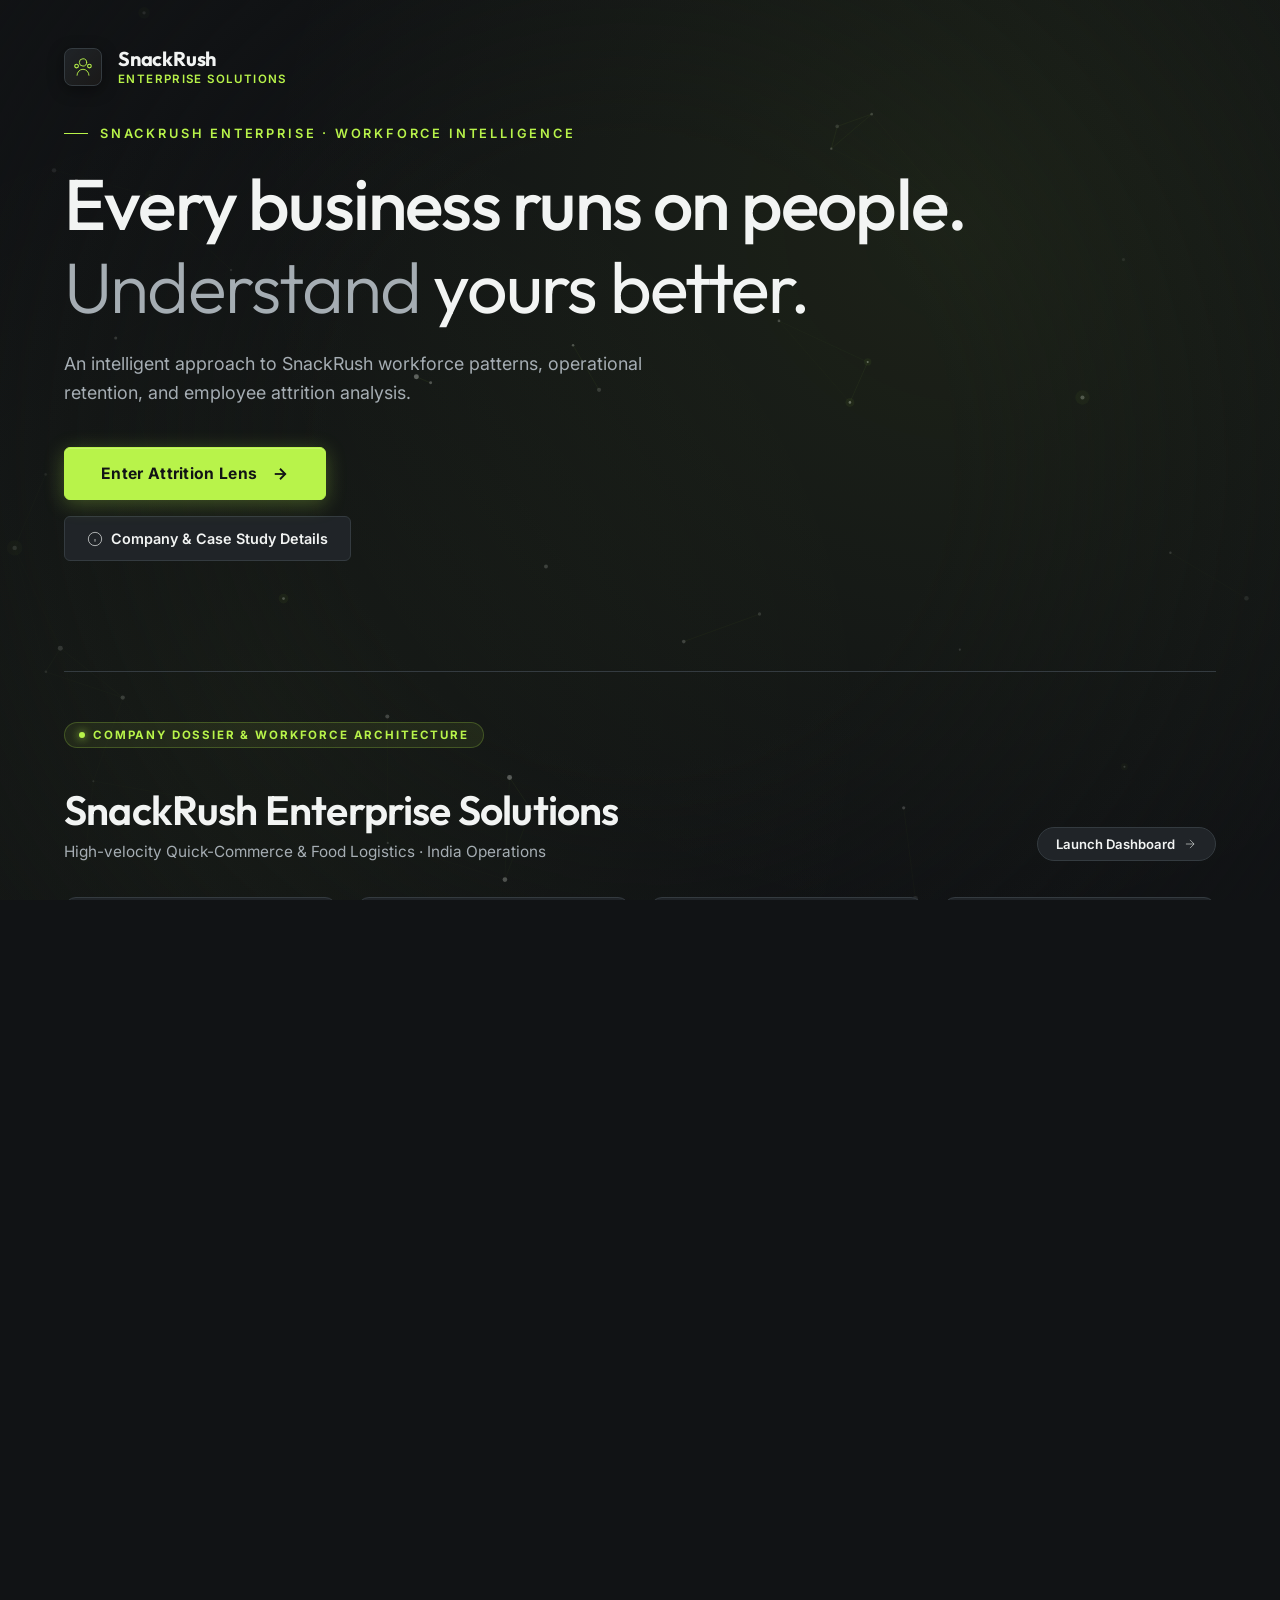
==== commit e8946c0d: "fix(deployment): resolve Vercel 500MB lambda limit and convert currency to INR" ====
--- a/static/landing.html
+++ b/static/landing.html
@@ -30,21 +30,17 @@
           </svg>
         </div>
         <div class="brand-text-block">
-          <span class="brand-primary-name">SnackRush</span>
-          <span class="brand-sub-name">Enterprise Solutions</span>
+          <span class="brand-primary-name" style="font-size: 1.25rem; font-weight: 700; color: #F2F4F3; letter-spacing: -0.01em; display: block;">SnackRush</span>
+          <span class="brand-sub-name" style="font-size: 0.72rem; font-weight: 600; color: #B8F34A; letter-spacing: 0.12em; text-transform: uppercase; display: block;">Enterprise Solutions</span>
         </div>
       </a>
-
-      <div class="header-tag">
-        <span class="tag-dot"></span>
-        <span>People Intelligence Platform</span>
-      </div>
     </header>
 
     <!-- Main Editorial Hero Section -->
     <main class="hero-composition">
       <div class="hero-eyebrow">
-        PEOPLE · PERFORMANCE · POSSIBILITIES
+        SNACKRUSH ENTERPRISE · WORKFORCE INTELLIGENCE
+        <span style="display:none;" aria-hidden="true">PEOPLE · PERFORMANCE · POSSIBILITIES</span>
       </div>
 
       <div class="headline-group">
@@ -53,7 +49,7 @@
       </div>
 
       <p class="hero-supporting">
-        An intelligent approach to workforce insights and employee attrition analysis.
+        An intelligent approach to SnackRush workforce patterns, operational retention, and employee attrition analysis.
       </p>
 
       <div class="cta-wrapper">
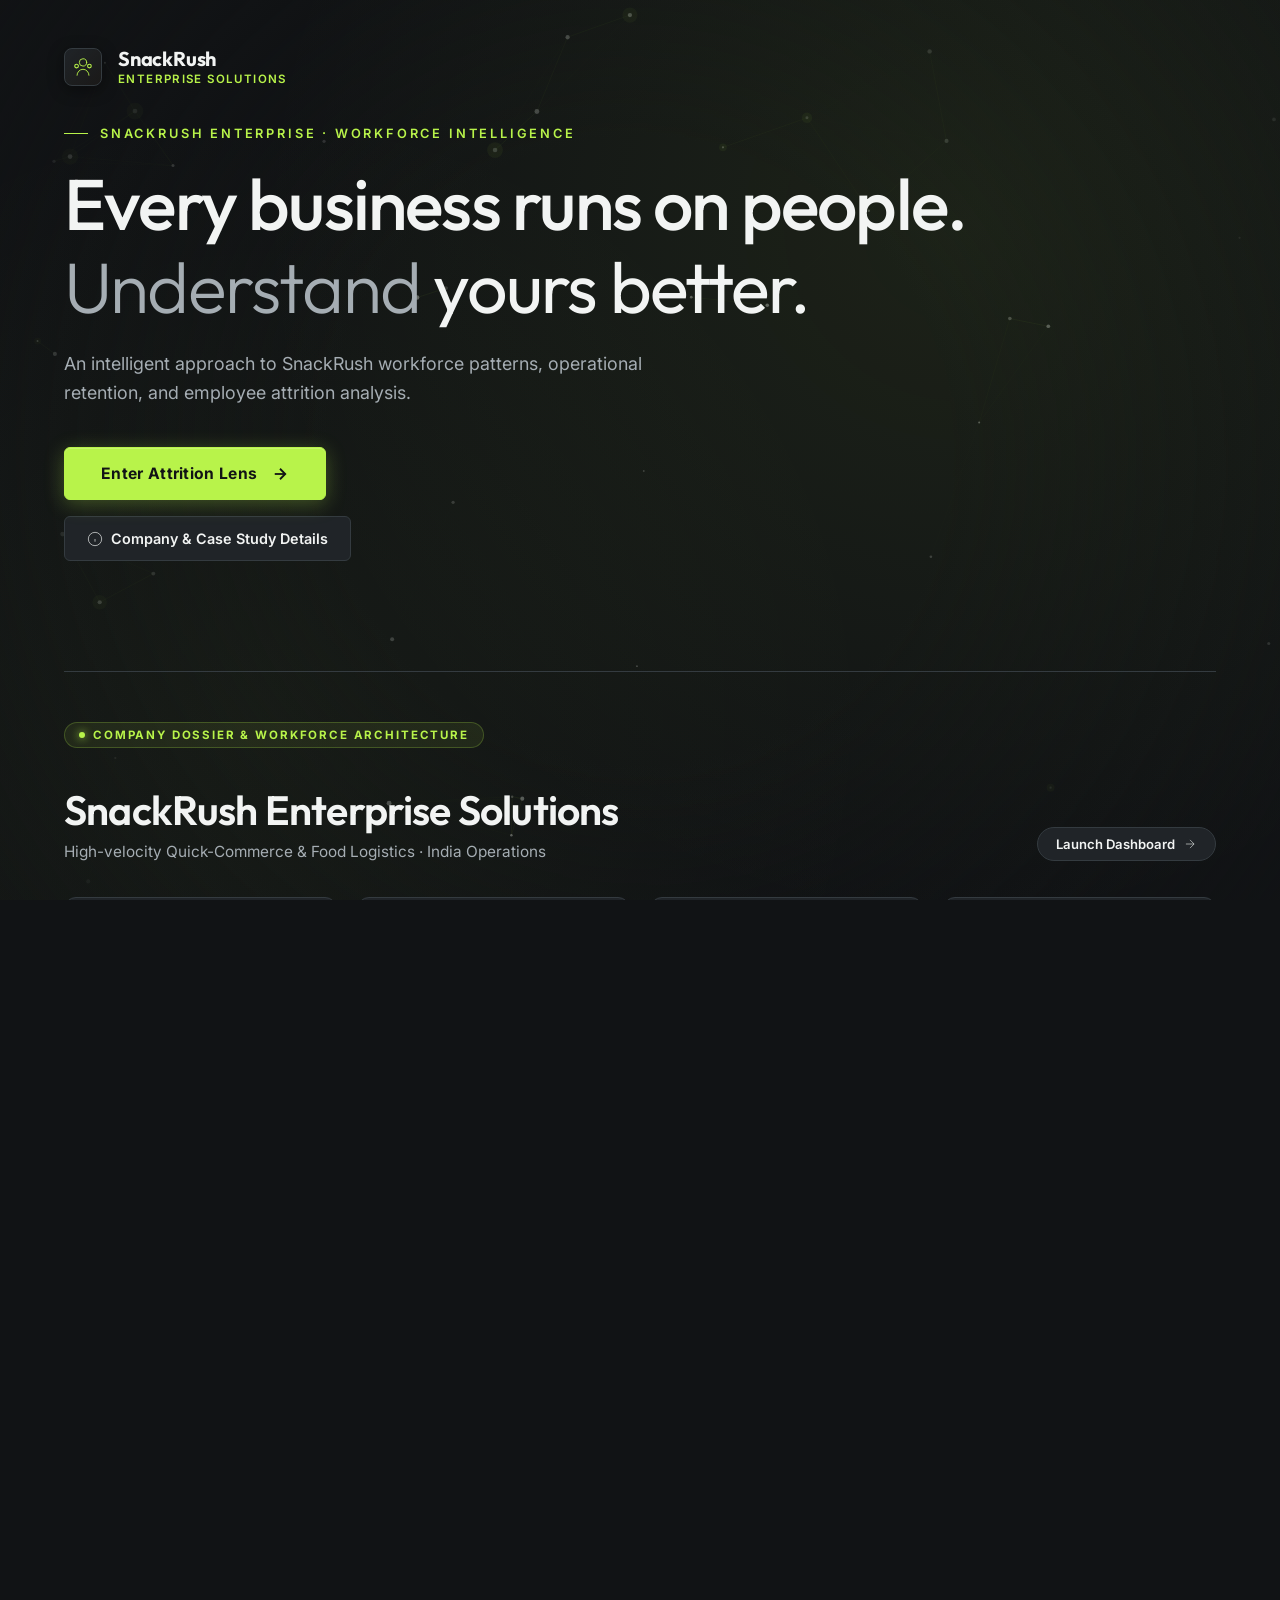
==== commit ee01ab4f: "style(ui): clean unwanted fictional disclaimers, update greeting, format feature titles, and add upl" ====
--- a/static/landing.html
+++ b/static/landing.html
@@ -181,7 +181,7 @@
             <div class="step-card">
               <span class="step-num">01</span>
               <div>
-                <strong>Audited Synthetic Master Cohort</strong>
+                <strong>Audited Enterprise Master Cohort</strong>
                 <p>2,500 validated employee rows across 62 telemetry features including tenure, overtime, salary, manager ratings, and burnout scores.</p>
               </div>
             </div>
